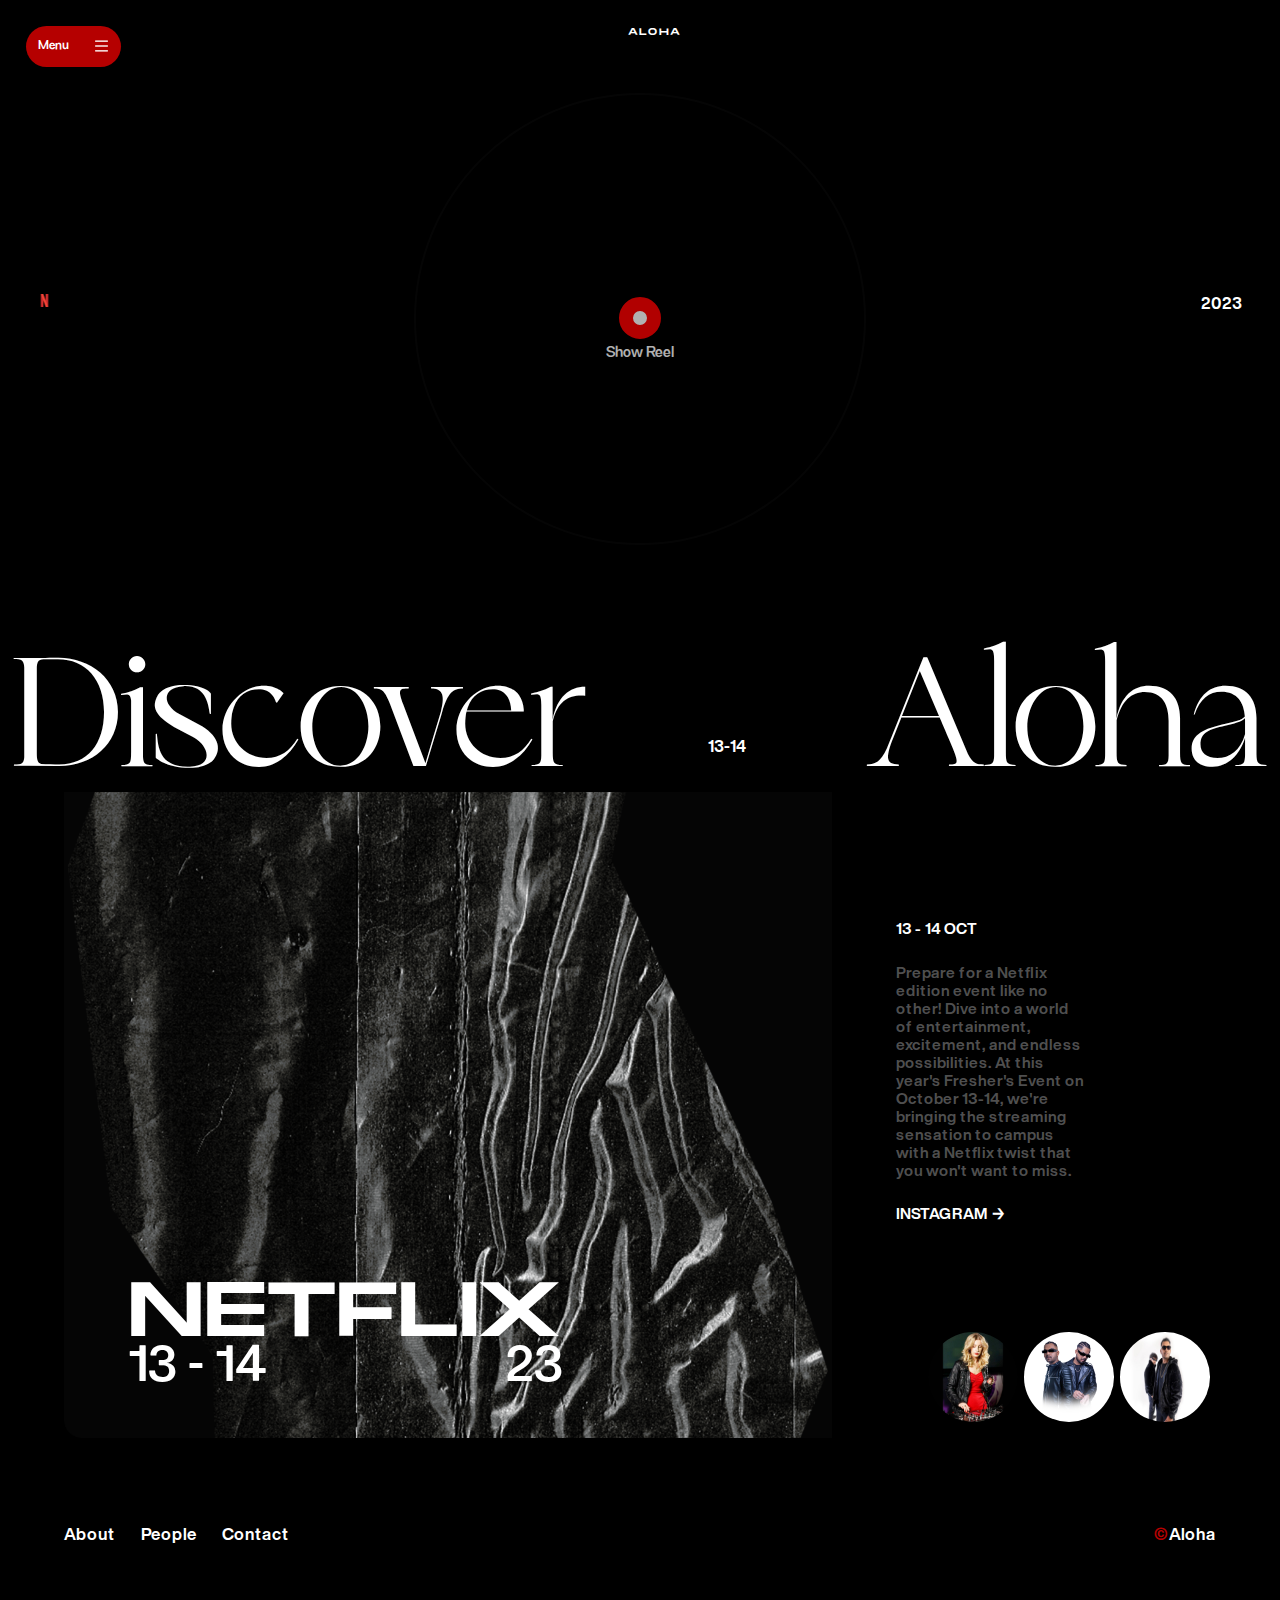
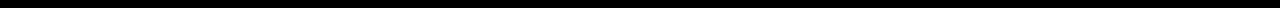
==== index.html @ 52bf2847 "v0.0" ====
<!DOCTYPE html>
<html lang="en">
  <head>
    <meta charset="UTF-8" />
    <meta name="viewport" content="width=device-width, initial-scale=1.0" />
    <title>Aloha '23</title>
    <link rel="stylesheet" href="styles.css" />
  </head>

  <body>
    <div class="flex1">
      <div class="con1">
        <div class="nav flex2">
          <div class="text">Menu</div>
          <img
            src="images/menu.png"
            alt=""
            class="menu"
            onclick="openSidePopup()"
          />
        </div>
      </div>
      <div class="popup" id="mySidePopup">
        <div class="fl">
          <div class="lpop">Menu</div>
          <img
            src="images/menu-burger (2).png"
            alt="menu"
            onclick="closePopup()"
          />
        </div>
        <div class="menu1">
          <div class="poq">
            <div class="menu11">
              <div class="o1">00</div>
              <div class="text">
                <a href="#flex6">About</a>
              </div>
            </div>
            <div class="menu12">
              <div class="text">
                <a href="mailto:sc@srmap.edu.in">Contact</a>
              </div>
              <div class="o1">01</div>
            </div>
            <div class="menu13">
              <div class="o1">02</div>
              <div class="text">
                <a href="https://www.instagram.com/srmuapstudentcouncil/?hl=en"
                  >Instagram</a
                >
              </div>
            </div>
            <!-- <div class="menu14">
            <div class="text"><a href="https://www.instagram.com/srmuapstudentcouncil/">Instagram</a></div>
            <div class="o1">03</div>
          </div> -->
          </div>
        </div>
      </div>
      <div class="lpplp">
        <div class="a1">A</div>
        <div class="a1">L</div>
        <div class="a1">O</div>
        <div class="a1">H</div>
        <div class="a1">A</div>
        <!-- <div class="a1">2</div>
      <div class="a1">3</div> -->
      </div>
      <div class="lp">sajksfdffdfdssdkjj</div>
    </div>
    <div class="flex3">
      <div class="circle"></div>
    </div>
    <div class="flex4">
      <div class="rect">
        <div class="vid">
          <video autoplay loop muted playsinline>
            <source src="vids/pro.mp4" type="video/mp4" />
            Your browser does not support the video.
          </video>
        </div>
        <div class="qw">
          <div class="redb"></div>
          <div class="text">Show Reel</div>
        </div>
      </div>
    </div>
    <section id="s1">
      <div class="q1">
        <div class="text1">Discover</div>
        <div class="text2">13-14</div>
        <div class="text3">Aloha</div>
      </div>
      <div class="flex5">
        <img src="images/netflix.png" alt="" class="img1" />
        <div class="t1">2023</div>
      </div>
      <div class="flex6">
        <img src="images/r9.png" alt="" class="img2" />
        <div class="tq">
          <div class="t1">13 - 14 OCT</div>
          <div class="t2">
            Prepare for a Netflix edition event like no other! Dive into a world
            of entertainment, excitement, and endless possibilities. At this
            year's Fresher's Event on October 13-14, we're bringing the
            streaming sensation to campus with a Netflix twist that you won't
            want to miss.
          </div>
          <div class="t3"><a href="https://www.instagram.com/srmuapstudentcouncil/?hl=en">INSTAGRAM &rarr;</a></div>
        </div>
      </div>
      <div class="ntg">
        <div class="m1">NETFLIX</div>
      </div>
      <div class="mtg1">
        <div class="m1">13 - 14</div>
        <div class="m2">23</div>
      </div>
      <div class="balls">
        <img src="images/01.jpg" alt=""/>
        <img src="images/02.jpg" alt=""/>
        <img src="images/03.jpg" alt=""/>
      </div>
    </section>
    <div class="flex7">
      <div class="rt">
        <div class="r1"><a href="#s1">About</a></div>
        <div class="r1">People</div>
        <div class="r1"><a href="mailto:sc@srmap.edu.in">Contact</a></div>
      </div>
      <div class="rt1">
        <div class="cp">&#169;</div>
        Aloha
      </div>
    </div>
    <script>
      var popup = document.querySelector(".popup");
      var menuButton = document.querySelector(".con1");

      menuButton.addEventListener("click", function () {
        // Toggle the "show" class to reveal or hide the popup
        popup.classList.toggle("show");
        // Toggle the "open" class on the .fl element to slide in/out
        document.querySelector(".fl").classList.toggle("open");
      });
      function closePopup() {
        popup.classList.remove("show"); // Hide the popup
        document.querySelector(".fl").classList.remove("open"); // Slide out
      }
    </script>
    <script src="js/imagesloaded.pkgd.min.js"></script>
    <script src="js/TweenMax.min.js"></script>
    <script src="js/script.js"></script>
  </body>
</html>
---- styles.css ----
:root {
  --colors-primary: #fff;
  --colors-background: #050505;
  --fontSizes-1: 13px;
  --fontSizes-2: 15px;
  --fontSizes-3: 17px;
}

body {
  margin: 0;
  padding: 0;
  box-sizing: border-box;
  background-color: black;
  overflow-x: hidden;
}

a {
  color: #6f6f6f;
  text-decoration: none;
  z-index: 999;
}
@font-face {
  font-family: "hnow";
  src: url("fonts/HelveticaNowDisplay-Bold.ttf");
}
@font-face {
  font-family: "PP NeueBit";
  src: url("fonts/PPNeueBit-Bold.otf");
}

@font-face {
  font-family: "monument";
  src: url("fonts/MonumentExtended-Regular.otf");
}

@font-face {
  font-family: "PP";
  src: url("fonts/PPMondwest-Regular.otf");
}
@font-face {
  font-family: "zep";
  src: url("fonts/Zephyr.otf");
}
@font-face {
  font-family: "oscar";
  src: url("fonts/FHOscarTest-Bold.otf");
}
.flex1 {
  display: flex;
  margin-top: 2vw;
  margin-bottom: 2vw;
  justify-content: space-between;
  color: #fff;
}
.a1 {
  font-family: "monument";
  margin-right: 5vw;
  font-size: 0.75vw;
  margin-right: 0.1vw;
}
.con1 {
  background-color: #b50000;
  padding: 1vw;
  margin-left: 2vw;
  border-radius: 3vw;
  font-family: "oscar";
}
.flex2 {
  display: flex;
  /* background-color: red; */
}
.nav .text {
  font-size: 1vw;
  margin-right: 2vw;
  background-color: transparent !important;
}
.flex2 img {
  width: 1vw;
  background-color: transparent !important;
}
.lpplp {
  display: flex;
}
.lp {
  display: hidden;
  color: black;
  font-size: 1vw;
}
.flex3 {
  display: flex;
  position: relative;
  justify-content: center;
}
.circle {
  border-radius: 50%;
  border: 2px solid #1a1a1ab6;
  width: 35vw;
  color: wheat;
  height: 35vw;
  z-index: 999;
  background-color: #000000;
  opacity: 30%;
}
.flex4 {
  display: flex;
  justify-content: center;
}
.rect {
  /* border: 2px solid #383838; */
  background-color: transparent;
  /* opacity: 0.3; */
  top: 12vw;
  border-radius: 2vw;
  width: 50vw;
  position: absolute;
  height: 25vw;
}
.qw {
  display: flex;
  height: 100%;
  margin-top: -25vw;
  flex-direction: column;
  justify-content: center;
  align-items: center;
}
.redb {
  border: 1.1vw solid red;
  width: 1.1vw;
  height: 1.1vw;
  background-color: white;
  border-radius: 50%;
}
.rect .text {
  position: absolute;
  color: white;
  margin-top: 5.5vw;
  font-size: 1.2vw;
  font-family: "oscar";
}
.rect video {
  width: 50vw;
  height: 25vw;
  border-radius: 20px;
}

video {
  border-radius: 20px;
}
.flex5 {
  display: flex;
  padding-left: 3vw;
  padding-right: 3vw;
  top: 23vw;
  justify-content: space-between;
  width: 94vw;
  position: absolute;
}
.flex5 img {
  width: 1vw;
  height: 1vw;
}
.flex5 .t1 {
  font-family: "hnow";
  color: white;
}
.q1 {
  display: flex;
  margin-top: 7vw;
  margin-left: 1vw;
  margin-right: 1vw;
  justify-content: space-between;
  color: #fff;
}
.text1,
.text3 {
  font-family: "zep";
  font-size: 13vw;
}
.text2 {
  margin-top: 8vw;
  font-family: "hnow";
}
.flex6 {
  display: flex;
  justify-content: space-between;
  margin-top: 2vw;
  position: relative;
  margin-left: 5vw;
  margin-right: 15vw;
}
.flex6 img {
  width: 60vw;
}
.flex6 .t1 {
  margin-top: 10vw;
}
.flex6 .t1,
.t3 {
  color: white;
  font-size: 1.2vw;
  font-family: "hnow";
}
.flex6 .t2 {
  margin-top: 2vw;
  margin-bottom: 2vw;
  color: #6f6f6fb9;
  font-family: "hnow";
  width: 15vw;
  font-size: 1.2vw;
}
.ntg {
  display: flex;
  justify-content: space-between;
  margin-top: 2vw;
  position: absolute;
  margin-left: 10vw;
  top: 97vw;
  color: #fff;
  margin-right: 15vw;
}
.ntg .m1 {
  font-size: 6vw;
  font-family: "monument";
}
.mtg1 {
  display: flex;
  justify-content: space-between;
  /* top:60vw; */
  color: #fff;
  font-size: 4vw;
  position: relative;
  margin-top: -8vw;
  font-family: "oscar";
  width: 34vw;
  margin-left: 10vw;
}
.balls {
  display: flex;
  margin-right: 5vw;
  margin-top: -5vw;
  float: right;
}
.balls img{
  width: 7vw;
  height: 7vw;
  margin-right: 5vw;
  border-radius: 50%;
  margin-right: 0.5vw;
}
.balls .r1 {
  width: 7vw;
  height: 7vw;
  margin-right: 5vw;
  border-radius: 50%;
  background-color: red;
  margin-right: 0.5vw;
}
.t3 a{
  color: #fff;
}
.flex7 {
  display: flex;
  margin-top: 10vw;
  justify-content: space-between;
  color: #fff !important;
  margin-left: 5vw;
  margin-right: 5vw;
  font-size: 1.3vw;
  margin-bottom: 5vw;
  font-family: "hnow";
}
.rt {
  display: flex;
}
.rt .r1 {
  margin-right: 2vw;
}
.rt .r1 a{
  color: #fff;
}
.cp {
  color: #b50000;
}
.rt1 {
  display: flex;
}
.lpop {
  font-family: "oscar";
  font-size: 1.2vw;
}
.o1 {
  font-size: 0.5vw;
  font-family: "oscar";
}
.menu1 .text {
  color: #6f6f6f;
  font-family: "oscar";
  font-size: 1.5vw;
}
.menu11,
.menu12,
.menu13,
.menu14 {
  display: flex;
  z-index: 999;
}
.menu1 {
  display: flex;
  justify-content: center;
  margin-bottom: 3vw;
}
.fl {
  display: flex;
  margin-bottom: 3vw;
  justify-content: space-between;
}
.fl img {
  width: 1vw;
}
/* Add your CSS transitions to the navbar popup */
.popup {
  position: absolute;
  width: 20vw;
  background-color: #121212;
  padding: 2vw;
  z-index: 999;
  border-radius: 20px;
  transition: width 0.3s, opacity 0.3s; /* Add transition properties for width and opacity */
  /* Initially, set the opacity to 0 to hide the popup */
  visibility: hidden; /* Initially, set visibility to hidden */
}
.popup:hover {
  cursor: pointer;
}
/* Add hover effect to the "Menu" button to make it interactive */
.nav .text:hover {
  cursor: pointer;
  color: #fff;
}

/* Add transitions for the text and opacity when the popup is visible */
.popup.show {
  opacity: 1;
  visibility: visible;
}

.lpop {
  font-family: "oscar";
  font-size: 1.2vw;
}

.o1 {
  font-size: 0.5vw;
  font-family: "hnow";
  margin-top: 0.6vw;
}

.menu1 .text {
  color: #6f6f6f;
  font-family: "oscar";
  font-size: 1.5vw;
}

.menu11,
.menu12,
.menu13,
.menu14 {
  display: flex;
  z-index: 999;
}

.menu12 {
  margin-left: 0.3vw;
}
.menu11 .text {
  margin-left: 0.3vw;
  z-index: 999;
}
.menu12 .text {
  margin-right: 0.3vw;
  z-index: 999;
}
.menu13 {
  margin-left: -0.7vw;
}
.menu13 .text {
  margin-left: 0.3vw;
  z-index: 999;
}
.menu14 {
  margin-left: -0.7vw;
}
.menu14 .text {
  margin-right: 0.3vw;
  z-index: 999;
}
.menu1 {
  display: flex;
  justify-content: center;
  margin-bottom: 3vw;
}

.fl {
  display: flex;
  margin-bottom: 3vw;
  justify-content: space-between;
  transition: transform 0.3s; /* Add a transition for the transform property */
}

.fl img {
  width: 1vw;
}

/* Add a CSS class to transition the transform property */
.fl.open {
  transform: translateX(0); /* Slide in from the right */
}

@media screen and (max-width: 768px) {
  .rect {
    width: 80vw;
  }
  .rect video {
    width: 80vw;
  }
}
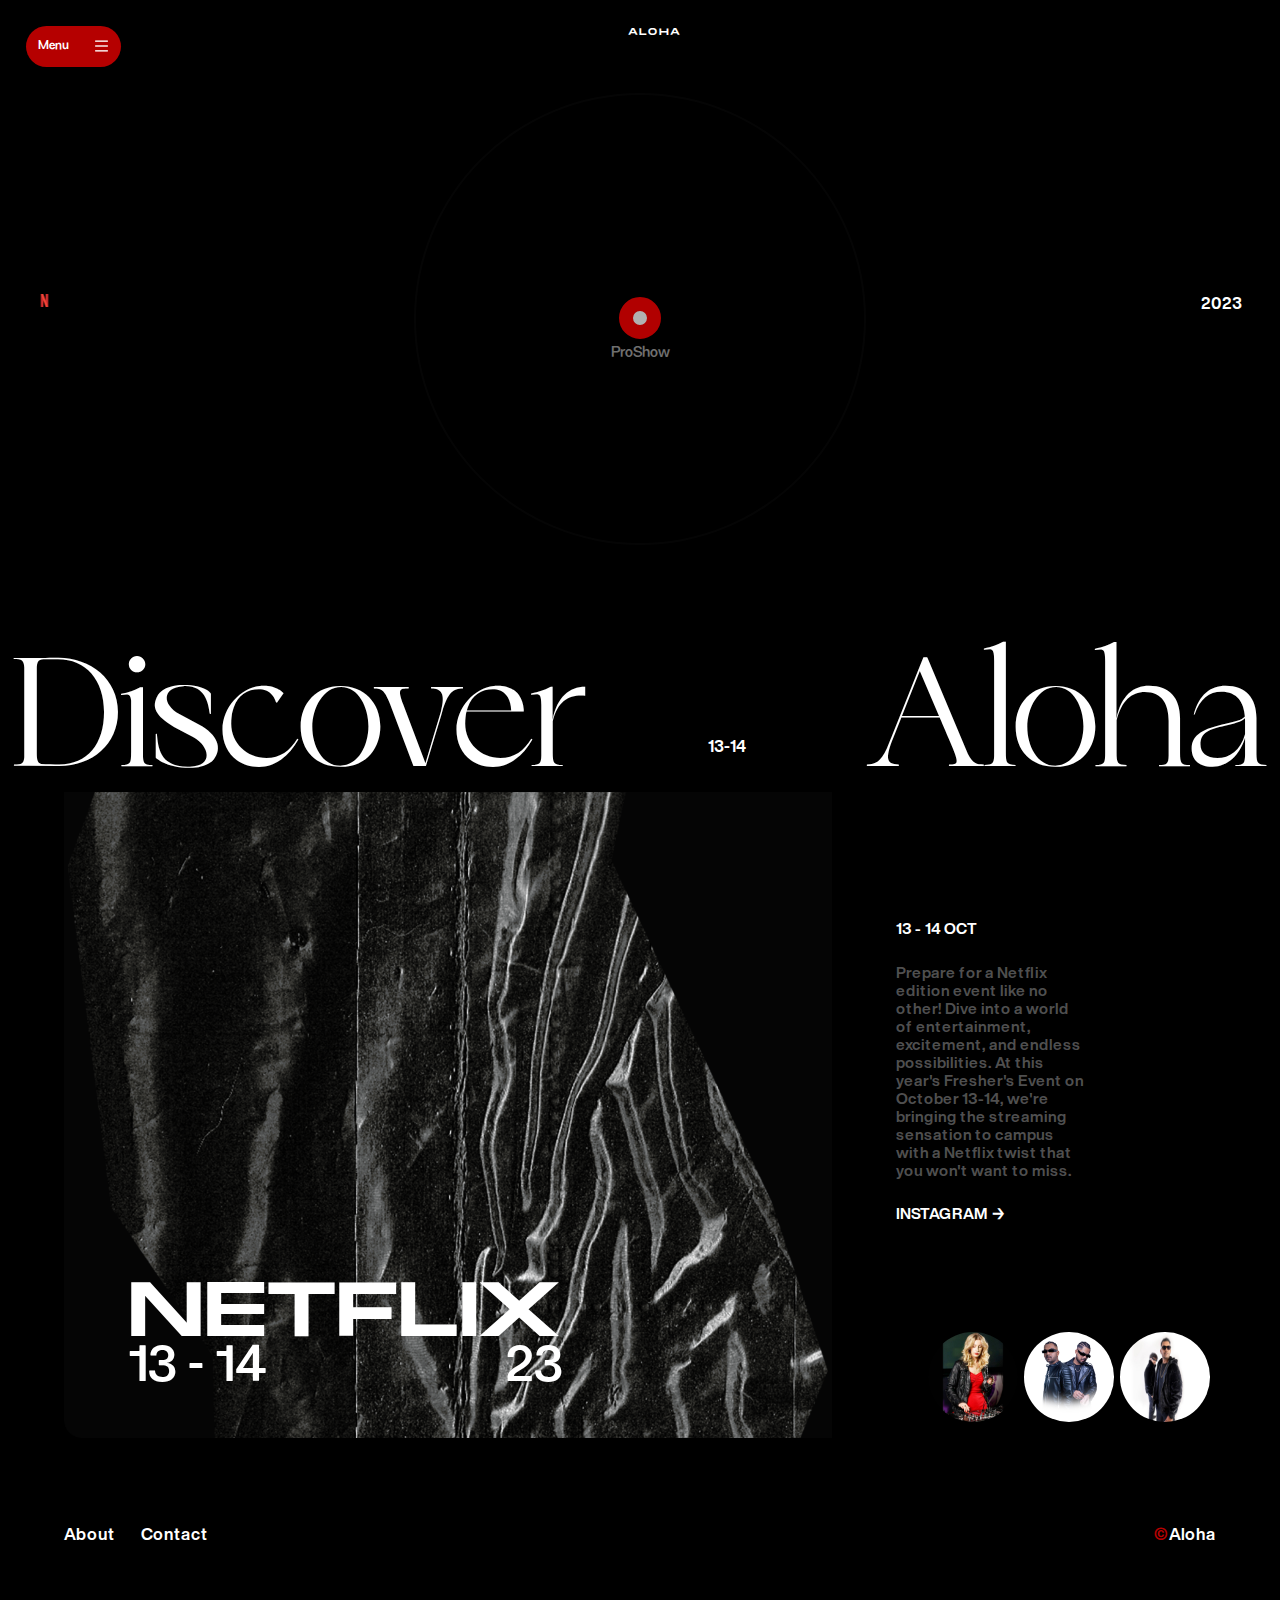
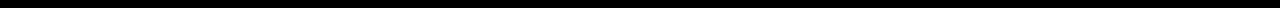
==== commit 6e8de48c: "v0.12 ->Compressed Video ->Proshow Navbar added Home -> Proshow instead of Show Reel in Video button" ====
--- a/index.html
+++ b/index.html
@@ -4,6 +4,7 @@
     <meta charset="UTF-8" />
     <meta name="viewport" content="width=device-width, initial-scale=1.0" />
     <title>Aloha '23</title>
+    <link rel="icon" href="images/alohalogo.png" type="image/png" />
     <link rel="stylesheet" href="styles.css" />
   </head>
 
@@ -39,7 +40,7 @@
             </div>
             <div class="menu12">
               <div class="text">
-                <a href="mailto:sc@srmap.edu.in">Contact</a>
+                <a href="prowshow/index.html">ProShow</a>
               </div>
               <div class="o1">01</div>
             </div>
@@ -76,13 +77,13 @@
       <div class="rect">
         <div class="vid">
           <video autoplay loop muted playsinline>
-            <source src="vids/pro.mp4" type="video/mp4" />
+            <source src="vids/project 91 new.mp4" type="video/mp4" />
             Your browser does not support the video.
           </video>
         </div>
         <div class="qw">
           <div class="redb"></div>
-          <div class="text">Show Reel</div>
+          <div class="text"><a href ="prowshow/index.html">ProShow</a></div>
         </div>
       </div>
     </div>
@@ -126,7 +127,7 @@
     <div class="flex7">
       <div class="rt">
         <div class="r1"><a href="#s1">About</a></div>
-        <div class="r1">People</div>
+        <!-- <div class="r1">People</div> -->
         <div class="r1"><a href="mailto:sc@srmap.edu.in">Contact</a></div>
       </div>
       <div class="rt1">
--- a/styles.css
+++ b/styles.css
@@ -134,6 +134,7 @@
   position: absolute;
   color: white;
   margin-top: 5.5vw;
+  z-index: 999;
   font-size: 1.2vw;
   font-family: "oscar";
 }
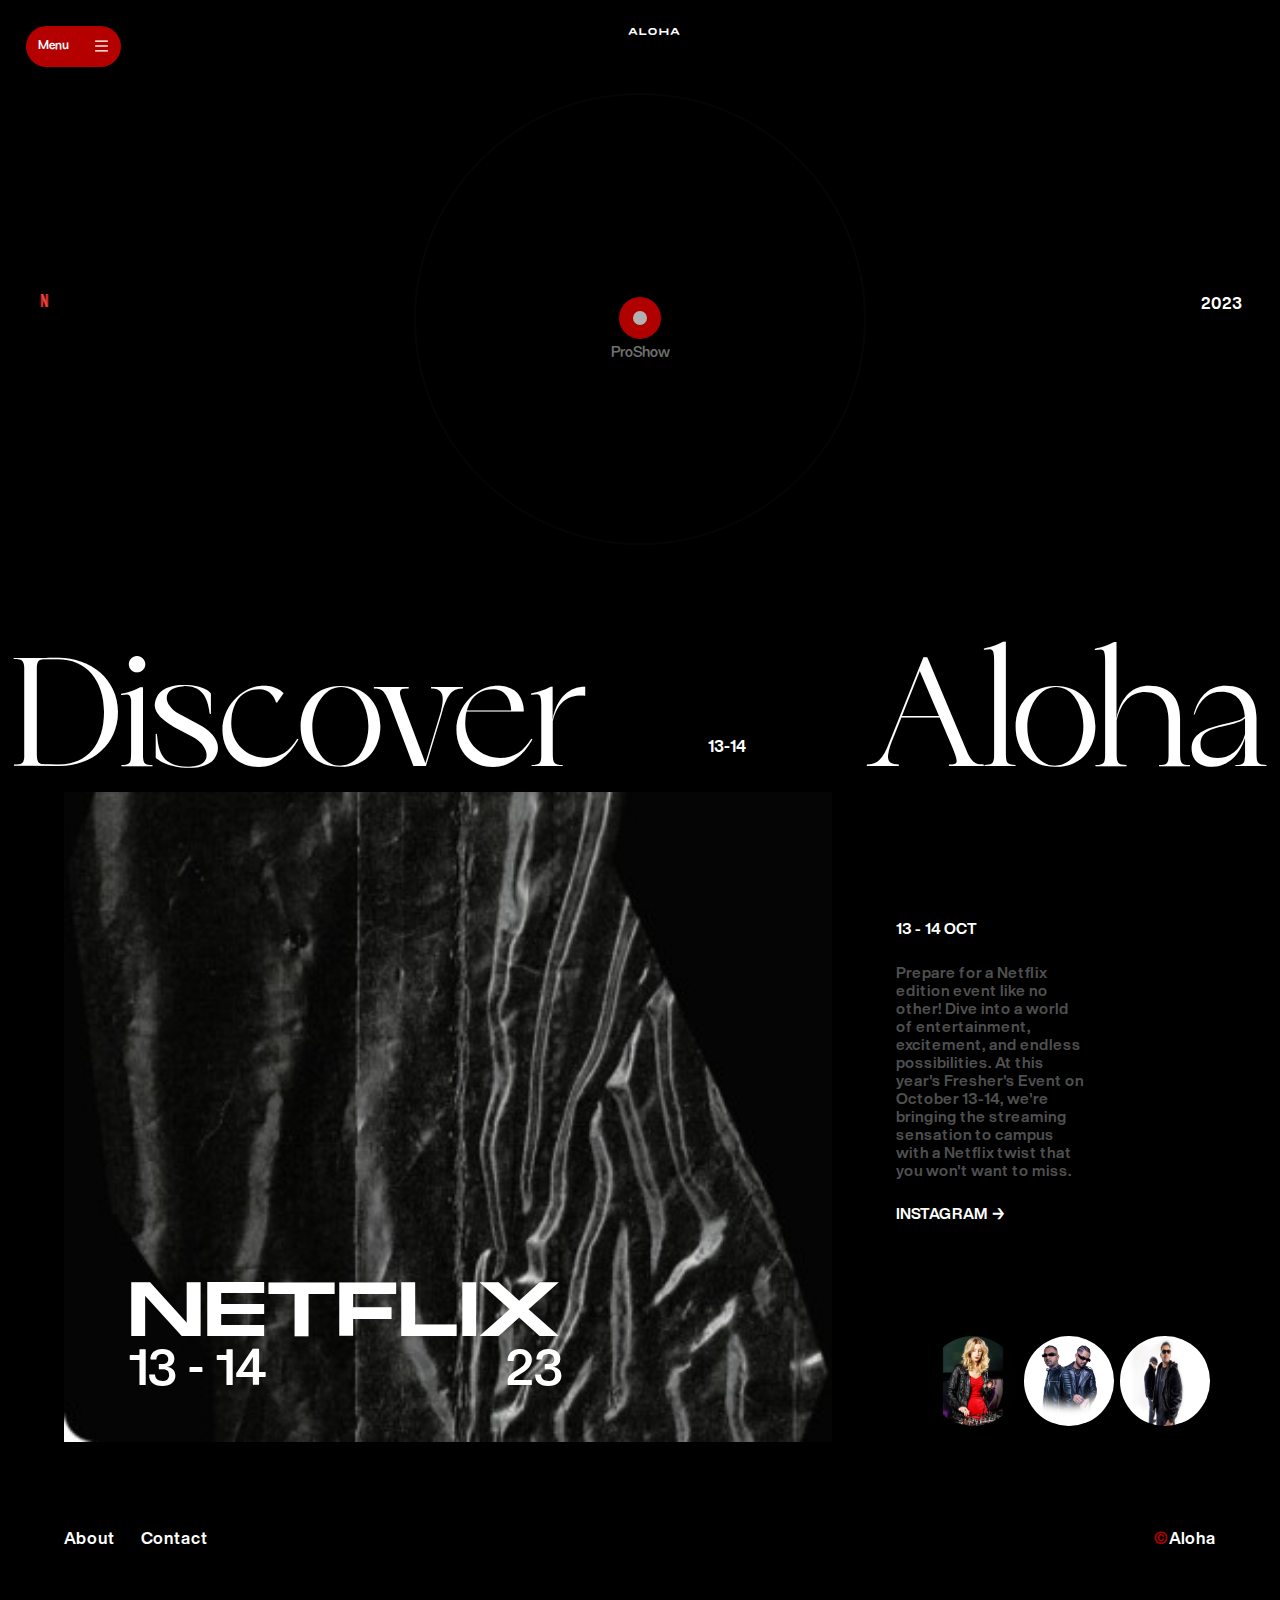
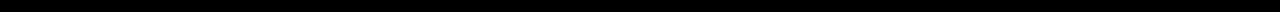
==== commit 277b774c: "v0.13 -> Reduce R9 Image size" ====
--- a/index.html
+++ b/index.html
@@ -98,7 +98,7 @@
         <div class="t1">2023</div>
       </div>
       <div class="flex6">
-        <img src="images/r9.png" alt="" class="img2" />
+        <img src="images/Rectangle 9 (2).jpg" alt="" class="img2" />
         <div class="tq">
           <div class="t1">13 - 14 OCT</div>
           <div class="t2">
